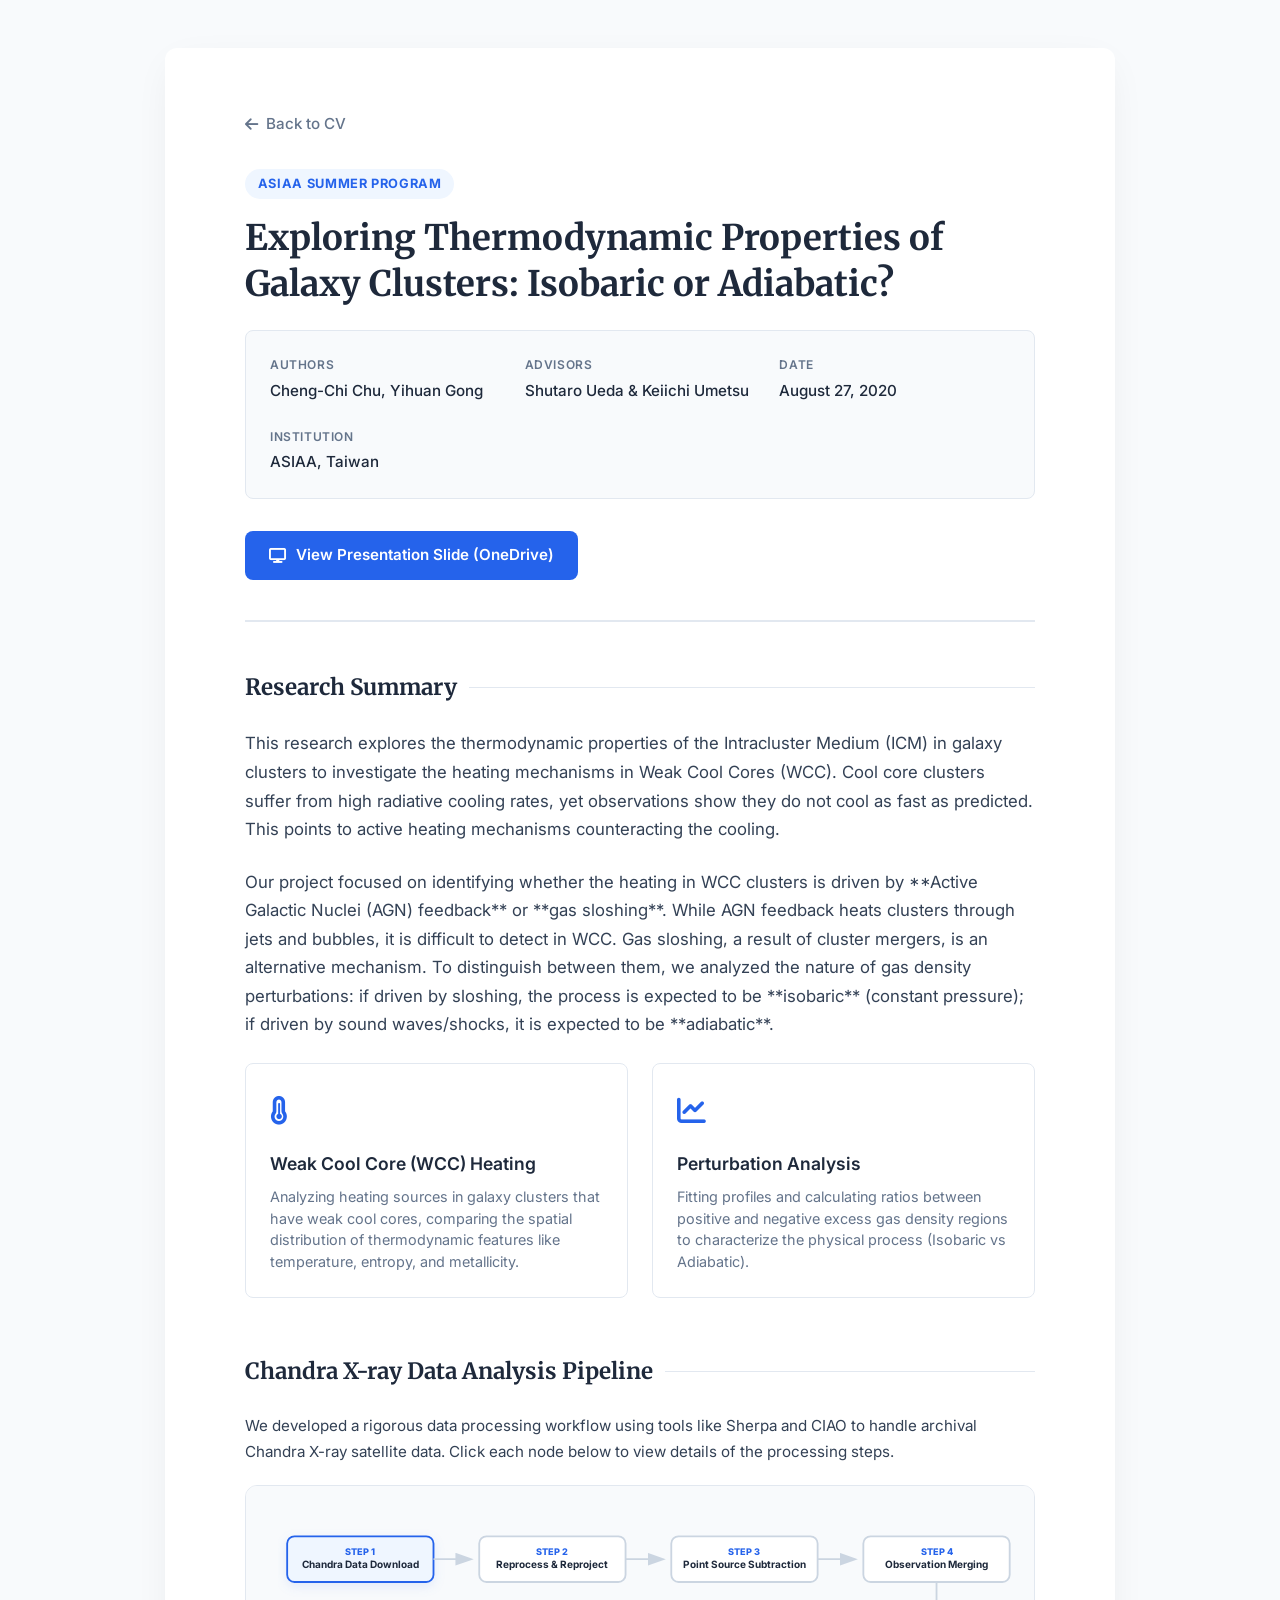
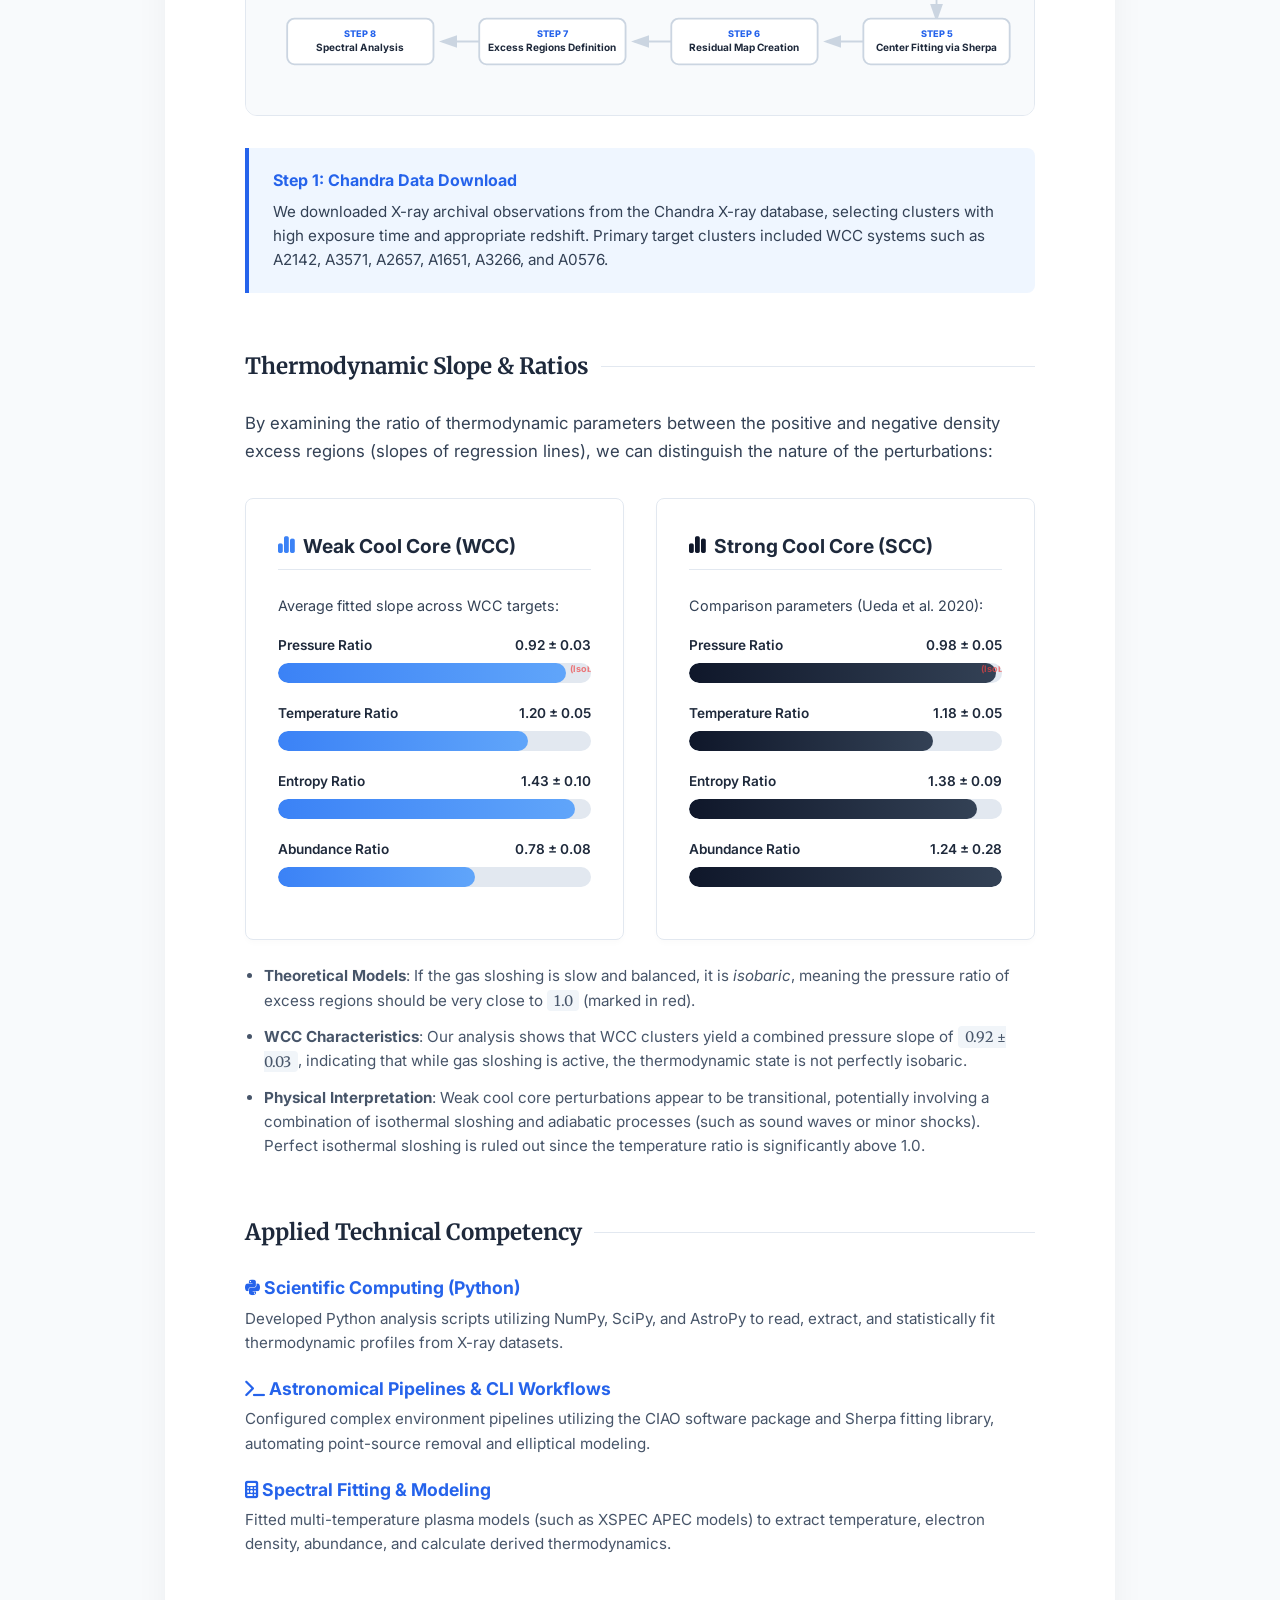
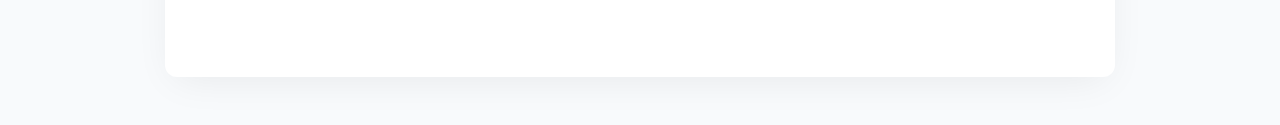
==== projects/asiaa-2020.html @ 6df5973f "feat: add detailed project page for ASIAA 2020 summer student program" ====
<!DOCTYPE html>
<html lang="en">
<head>
  <meta charset="UTF-8">
  <meta name="viewport" content="width=device-width, initial-scale=1.0">
  <title>ASIAA Project | Cheng-Chi Chu CV</title>
  
  <!-- Fonts & Icons -->
  <link rel="preconnect" href="https://fonts.googleapis.com">
  <link rel="preconnect" href="https://fonts.gstatic.com" crossorigin>
  <link href="https://fonts.googleapis.com/css2?family=Inter:wght@300;400;500;600;700&family=Merriweather:ital,wght@0,300;0,400;0,700;1,300&display=swap" rel="stylesheet">
  <link rel="stylesheet" href="https://cdnjs.cloudflare.com/ajax/libs/font-awesome/6.4.0/css/all.min.css">
  
  <style>
    :root {
      --bg-body: #f8fafc;
      --bg-paper: #ffffff;
      --text-main: #1e293b;
      --text-muted: #64748b;
      --accent-color: #2563eb; 
      --accent-light: #eff6ff;
      --accent-hover: #1d4ed8;
      --border-color: #e2e8f0;
      
      /* Project Specific colors */
      --galaxy-primary: #0f172a;
      --galaxy-card-bg: #1e293b;
      --galaxy-accent: #38bdf8;
      --galaxy-accent-glow: rgba(56, 189, 248, 0.15);
    }

    * {
      box-sizing: border-box;
      margin: 0;
      padding: 0;
    }

    body {
      font-family: 'Inter', sans-serif;
      background-color: var(--bg-body);
      color: var(--text-main);
      line-height: 1.6;
      -webkit-font-smoothing: antialiased;
      padding: 3rem 1rem;
    }

    .project-container {
      max-width: 950px;
      margin: 0 auto;
      background: var(--bg-paper);
      padding: 4rem 5rem;
      border-radius: 12px;
      box-shadow: 0 10px 40px -10px rgba(0,0,0,0.08);
      position: relative;
    }

    /* Back Button */
    .back-btn {
      display: inline-flex;
      align-items: center;
      gap: 0.5rem;
      color: var(--text-muted);
      text-decoration: none;
      font-size: 0.95rem;
      font-weight: 500;
      margin-bottom: 2rem;
      transition: color 0.2s ease, transform 0.2s ease;
    }

    .back-btn:hover {
      color: var(--accent-color);
      transform: translateX(-4px);
    }

    /* Header */
    .project-header {
      border-bottom: 2px solid var(--border-color);
      padding-bottom: 2.5rem;
      margin-bottom: 3rem;
    }

    .project-tag {
      display: inline-block;
      font-size: 0.8rem;
      font-weight: 700;
      text-transform: uppercase;
      letter-spacing: 0.05em;
      color: var(--accent-color);
      background-color: var(--accent-light);
      padding: 0.3rem 0.8rem;
      border-radius: 20px;
      margin-bottom: 1rem;
    }

    .project-title {
      font-family: 'Merriweather', serif;
      font-size: 2.2rem;
      font-weight: 700;
      color: var(--text-main);
      line-height: 1.3;
      margin-bottom: 1.5rem;
    }

    /* Metadata Grid */
    .meta-grid {
      display: grid;
      grid-template-columns: repeat(auto-fit, minmax(200px, 1fr));
      gap: 1.5rem;
      background-color: #f8fafc;
      border: 1px solid var(--border-color);
      padding: 1.5rem;
      border-radius: 8px;
    }

    .meta-item {
      display: flex;
      flex-direction: column;
      gap: 0.25rem;
    }

    .meta-label {
      font-size: 0.75rem;
      font-weight: 600;
      text-transform: uppercase;
      letter-spacing: 0.05em;
      color: var(--text-muted);
    }

    .meta-value {
      font-size: 0.95rem;
      font-weight: 500;
      color: var(--text-main);
    }

    /* Action Buttons */
    .action-row {
      display: flex;
      flex-wrap: wrap;
      gap: 1rem;
      margin-top: 2rem;
    }

    .btn {
      display: inline-flex;
      align-items: center;
      gap: 0.6rem;
      padding: 0.75rem 1.5rem;
      font-size: 0.95rem;
      font-weight: 600;
      border-radius: 8px;
      text-decoration: none;
      transition: all 0.2s ease;
      cursor: pointer;
    }

    .btn-primary {
      background-color: var(--accent-color);
      color: #ffffff;
      border: none;
    }

    .btn-primary:hover {
      background-color: var(--accent-hover);
      transform: translateY(-2px);
      box-shadow: 0 4px 12px rgba(37, 99, 235, 0.25);
    }

    /* Content Sections */
    .project-section {
      margin-bottom: 3.5rem;
    }

    .section-title {
      font-family: 'Merriweather', serif;
      font-size: 1.4rem;
      color: var(--text-main);
      margin-bottom: 1.5rem;
      font-weight: 700;
      display: flex;
      align-items: center;
      gap: 0.75rem;
    }

    .section-title::after {
      content: "";
      flex: 1;
      height: 1px;
      background-color: var(--border-color);
    }

    .abstract-text {
      font-size: 1.05rem;
      color: #334155;
      line-height: 1.7;
      margin-bottom: 1.5rem;
    }

    /* Highlights / Cards */
    .science-highlights {
      display: grid;
      grid-template-columns: 1fr 1fr;
      gap: 1.5rem;
      margin-bottom: 2rem;
    }

    .highlight-card {
      background: #ffffff;
      border: 1px solid var(--border-color);
      padding: 1.5rem;
      border-radius: 8px;
      transition: transform 0.2s ease, box-shadow 0.2s ease;
    }

    .highlight-card:hover {
      transform: translateY(-3px);
      box-shadow: 0 10px 20px rgba(0, 0, 0, 0.04);
      border-color: #cbd5e1;
    }

    .card-icon {
      font-size: 1.8rem;
      color: var(--accent-color);
      margin-bottom: 1rem;
    }

    .highlight-card h4 {
      font-size: 1.1rem;
      font-weight: 600;
      margin-bottom: 0.5rem;
      color: var(--text-main);
    }

    .highlight-card p {
      font-size: 0.9rem;
      color: var(--text-muted);
      line-height: 1.5;
    }

    /* Interactive Pipeline SVG Styling */
    .pipeline-wrapper {
      background: #f8fafc;
      border: 1px solid var(--border-color);
      border-radius: 12px;
      padding: 2rem;
      margin-bottom: 2rem;
      overflow-x: auto;
    }

    .pipeline-svg {
      width: 100%;
      min-width: 750px;
      height: auto;
      display: block;
    }

    .pipeline-node {
      cursor: pointer;
    }

    .pipeline-node rect {
      fill: #ffffff;
      stroke: #cbd5e1;
      stroke-width: 2px;
      rx: 8px;
      ry: 8px;
      transition: all 0.3s ease;
    }

    .pipeline-node:hover rect, .pipeline-node.active rect {
      stroke: var(--accent-color);
      fill: var(--accent-light);
      filter: drop-shadow(0px 4px 6px rgba(37, 99, 235, 0.1));
    }

    .pipeline-node text.title {
      font-size: 11px;
      font-weight: 700;
      fill: var(--text-main);
      text-anchor: middle;
    }

    .pipeline-node text.step-num {
      font-size: 10px;
      font-weight: 800;
      fill: var(--accent-color);
      text-anchor: middle;
    }

    .pipeline-arrow {
      fill: none;
      stroke: #cbd5e1;
      stroke-width: 2px;
      marker-end: url(#arrowhead);
    }

    /* Info Panel for Workflow Details */
    .info-panel {
      background-color: var(--accent-light);
      border-left: 4px solid var(--accent-color);
      padding: 1.25rem 1.5rem;
      border-radius: 0 8px 8px 0;
      margin-top: 1rem;
      transition: opacity 0.2s ease;
    }

    .info-panel h4 {
      font-size: 1rem;
      color: var(--accent-color);
      margin-bottom: 0.4rem;
      font-weight: 700;
    }

    .info-panel p {
      font-size: 0.95rem;
      color: #334155;
    }

    /* Slope Visualization Section */
    .comparison-grid {
      display: grid;
      grid-template-columns: 1fr 1fr;
      gap: 2rem;
      margin-top: 2rem;
    }

    .comparison-card {
      background: #ffffff;
      border: 1px solid var(--border-color);
      border-radius: 8px;
      padding: 2rem;
      box-shadow: 0 4px 6px -1px rgba(0,0,0,0.02);
    }

    .comparison-card h3 {
      font-size: 1.2rem;
      margin-bottom: 1.5rem;
      color: var(--text-main);
      border-bottom: 1px solid var(--border-color);
      padding-bottom: 0.5rem;
      display: flex;
      align-items: center;
      gap: 0.5rem;
    }

    .comparison-bar-group {
      margin-bottom: 1.25rem;
    }

    .comparison-bar-label {
      display: flex;
      justify-content: space-between;
      font-size: 0.85rem;
      font-weight: 600;
      color: var(--text-main);
      margin-bottom: 0.4rem;
    }

    .bar-container {
      background: #e2e8f0;
      height: 20px;
      border-radius: 10px;
      overflow: hidden;
      position: relative;
    }

    .bar-fill {
      height: 100%;
      border-radius: 10px;
      transition: width 1s cubic-bezier(0.1, 0.8, 0.2, 1);
    }

    .bar-wcc {
      background: linear-gradient(90deg, #3b82f6, #60a5fa);
    }

    .bar-scc {
      background: linear-gradient(90deg, #0f172a, #334155);
    }

    .ideal-marker {
      position: absolute;
      top: 0;
      bottom: 0;
      width: 2px;
      background: #ef4444;
      z-index: 10;
      opacity: 0.7;
    }

    .marker-label {
      position: absolute;
      top: -15px;
      font-size: 9px;
      color: #ef4444;
      font-weight: 700;
      transform: translateX(-50%);
    }

    /* Explanation list */
    .scientific-insights {
      margin-top: 1.5rem;
      padding-left: 1.2rem;
    }

    .scientific-insights li {
      font-size: 0.95rem;
      color: #475569;
      margin-bottom: 0.75rem;
    }

    .highlight-equation {
      font-family: 'Merriweather', serif;
      background: #f1f5f9;
      padding: 0.1rem 0.4rem;
      border-radius: 4px;
      font-size: 0.9rem;
    }

    @media (max-width: 768px) {
      .project-container {
        padding: 2.5rem 2rem;
      }
      .science-highlights, .comparison-grid {
        grid-template-columns: 1fr;
      }
      .project-title {
        font-size: 1.8rem;
      }
    }
  </style>
</head>
<body>

  <div class="project-container">
    
    <!-- Back Navigation -->
    <a href="../index.html" class="back-btn">
      <i class="fa-solid fa-arrow-left"></i> Back to CV
    </a>

    <!-- Header Section -->
    <header class="project-header">
      <span class="project-tag">ASIAA Summer Program</span>
      <h1 class="project-title">Exploring Thermodynamic Properties of Galaxy Clusters: Isobaric or Adiabatic?</h1>
      
      <!-- Meta Grid -->
      <div class="meta-grid">
        <div class="meta-item">
          <span class="meta-label">Authors</span>
          <span class="meta-value">Cheng-Chi Chu, Yihuan Gong</span>
        </div>
        <div class="meta-item">
          <span class="meta-label">Advisors</span>
          <span class="meta-value">Shutaro Ueda &amp; Keiichi Umetsu</span>
        </div>
        <div class="meta-item">
          <span class="meta-label">Date</span>
          <span class="meta-value">August 27, 2020</span>
        </div>
        <div class="meta-item">
          <span class="meta-label">Institution</span>
          <span class="meta-value">ASIAA, Taiwan</span>
        </div>
      </div>

      <!-- Action Row -->
      <div class="action-row">
        <a href="https://1drv.ms/p/c/3c2c20ed2e6686bc/IQC8hmYu7SAsIIA88mIAAAAAAVpSkl62OWVB5xegalxmRAU?e=Skx0g7" target="_blank" class="btn btn-primary">
          <i class="fa-solid fa-display"></i> View Presentation Slide (OneDrive)
        </a>
      </div>
    </header>

    <!-- Abstract / Executive Summary -->
    <section class="project-section">
      <h2 class="section-title">Research Summary</h2>
      <p class="abstract-text">
        This research explores the thermodynamic properties of the Intracluster Medium (ICM) in galaxy clusters to investigate the heating mechanisms in Weak Cool Cores (WCC). Cool core clusters suffer from high radiative cooling rates, yet observations show they do not cool as fast as predicted. This points to active heating mechanisms counteracting the cooling.
      </p>
      <p class="abstract-text">
        Our project focused on identifying whether the heating in WCC clusters is driven by **Active Galactic Nuclei (AGN) feedback** or **gas sloshing**. While AGN feedback heats clusters through jets and bubbles, it is difficult to detect in WCC. Gas sloshing, a result of cluster mergers, is an alternative mechanism. To distinguish between them, we analyzed the nature of gas density perturbations: if driven by sloshing, the process is expected to be **isobaric** (constant pressure); if driven by sound waves/shocks, it is expected to be **adiabatic**.
      </p>

      <div class="science-highlights">
        <div class="highlight-card">
          <div class="card-icon"><i class="fa-solid fa-temperature-three-quarters"></i></div>
          <h4>Weak Cool Core (WCC) Heating</h4>
          <p>Analyzing heating sources in galaxy clusters that have weak cool cores, comparing the spatial distribution of thermodynamic features like temperature, entropy, and metallicity.</p>
        </div>
        <div class="highlight-card">
          <div class="card-icon"><i class="fa-solid fa-chart-line"></i></div>
          <h4>Perturbation Analysis</h4>
          <p>Fitting profiles and calculating ratios between positive and negative excess gas density regions to characterize the physical process (Isobaric vs Adiabatic).</p>
        </div>
      </div>
    </section>

    <!-- Analysis Pipeline / Interactive SVG -->
    <section class="project-section">
      <h2 class="section-title">Chandra X-ray Data Analysis Pipeline</h2>
      <p class="abstract-text" style="font-size: 0.95rem; margin-bottom: 1.25rem;">
        We developed a rigorous data processing workflow using tools like Sherpa and CIAO to handle archival Chandra X-ray satellite data. Click each node below to view details of the processing steps.
      </p>

      <div class="pipeline-wrapper">
        <svg class="pipeline-svg" viewBox="0 0 820 180">
          <defs>
            <marker id="arrowhead" markerWidth="10" markerHeight="7" refX="8" refY="3.5" orient="auto">
              <polygon points="0 0, 10 3.5, 0 7" fill="#cbd5e1" />
            </marker>
          </defs>

          <!-- Step 1 -->
          <g class="pipeline-node active" id="step1" onclick="showStep(1)">
            <rect x="10" y="20" width="160" height="50" />
            <text x="90" y="40" class="step-num">STEP 1</text>
            <text x="90" y="55" class="title">Chandra Data Download</text>
          </g>
          <path d="M 170 45 L 210 45" class="pipeline-arrow" />

          <!-- Step 2 -->
          <g class="pipeline-node" id="step2" onclick="showStep(2)">
            <rect x="220" y="20" width="160" height="50" />
            <text x="300" y="40" class="step-num">STEP 2</text>
            <text x="300" y="55" class="title">Reprocess &amp; Reproject</text>
          </g>
          <path d="M 380 45 L 420 45" class="pipeline-arrow" />

          <!-- Step 3 -->
          <g class="pipeline-node" id="step3" onclick="showStep(3)">
            <rect x="430" y="20" width="160" height="50" />
            <text x="510" y="40" class="step-num">STEP 3</text>
            <text x="510" y="55" class="title">Point Source Subtraction</text>
          </g>
          <path d="M 590 45 L 630 45" class="pipeline-arrow" />

          <!-- Step 4 -->
          <g class="pipeline-node" id="step4" onclick="showStep(4)">
            <rect x="640" y="20" width="160" height="50" />
            <text x="720" y="40" class="step-num">STEP 4</text>
            <text x="720" y="55" class="title">Observation Merging</text>
          </g>

          <!-- Downwards link from step 4 to step 5 -->
          <path d="M 720 70 L 720 95 L 720 110" class="pipeline-arrow" />

          <!-- Step 5 (Bottom Row, Right to Left) -->
          <g class="pipeline-node" id="step8" onclick="showStep(8)">
            <rect x="10" y="110" width="160" height="50" />
            <text x="90" y="130" class="step-num">STEP 8</text>
            <text x="90" y="145" class="title">Spectral Analysis</text>
          </g>

          <path d="M 220 135 L 180 135" class="pipeline-arrow" style="marker-end: url(#arrowhead);" />

          <!-- Step 6 -->
          <g class="pipeline-node" id="step7" onclick="showStep(7)">
            <rect x="220" y="110" width="160" height="50" />
            <text x="300" y="130" class="step-num">STEP 7</text>
            <text x="300" y="145" class="title">Excess Regions Definition</text>
          </g>
          <path d="M 430 135 L 390 135" class="pipeline-arrow" style="marker-end: url(#arrowhead);" />

          <!-- Step 7 -->
          <g class="pipeline-node" id="step6" onclick="showStep(6)">
            <rect x="430" y="110" width="160" height="50" />
            <text x="510" y="130" class="step-num">STEP 6</text>
            <text x="510" y="145" class="title">Residual Map Creation</text>
          </g>
          <path d="M 640 135 L 600 135" class="pipeline-arrow" style="marker-end: url(#arrowhead);" />

          <!-- Step 8 -->
          <g class="pipeline-node" id="step5" onclick="showStep(5)">
            <rect x="640" y="110" width="160" height="50" />
            <text x="720" y="130" class="step-num">STEP 5</text>
            <text x="720" y="145" class="title">Center Fitting via Sherpa</text>
          </g>
        </svg>
      </div>

      <!-- Interactive detail card -->
      <div class="info-panel" id="step-info-panel">
        <h4 id="panel-title">Step 1: Chandra Data Download</h4>
        <p id="panel-desc">We downloaded X-ray archival observations from the Chandra X-ray database, selecting clusters with high exposure time and appropriate redshift. Primary target clusters included WCC systems such as A2142, A3571, A2657, A1651, A3266, and A0576.</p>
      </div>
    </section>

    <!-- Results / Data Visualization -->
    <section class="project-section">
      <h2 class="section-title">Thermodynamic Slope &amp; Ratios</h2>
      <p class="abstract-text">
        By examining the ratio of thermodynamic parameters between the positive and negative density excess regions (slopes of regression lines), we can distinguish the nature of the perturbations:
      </p>

      <div class="comparison-grid">
        <!-- Weak Cool Core Results -->
        <div class="comparison-card">
          <h3><i class="fa-solid fa-chart-simple" style="color: #3b82f6;"></i> Weak Cool Core (WCC)</h3>
          <p class="abstract-text" style="font-size: 0.9rem; margin-bottom: 1rem;">Average fitted slope across WCC targets:</p>
          
          <div class="comparison-bar-group">
            <div class="comparison-bar-label">
              <span>Pressure Ratio</span>
              <span>0.92 &plusmn; 0.03</span>
            </div>
            <div class="bar-container">
              <div class="bar-fill bar-wcc" style="width: 92%;"></div>
              <div class="ideal-marker" style="left: 100%;"><span class="marker-label">1.0 (Isobaric)</span></div>
            </div>
          </div>

          <div class="comparison-bar-group">
            <div class="comparison-bar-label">
              <span>Temperature Ratio</span>
              <span>1.20 &plusmn; 0.05</span>
            </div>
            <div class="bar-container">
              <div class="bar-fill bar-wcc" style="width: 80%;"></div> <!-- Normalized relative to max -->
            </div>
          </div>

          <div class="comparison-bar-group">
            <div class="comparison-bar-label">
              <span>Entropy Ratio</span>
              <span>1.43 &plusmn; 0.10</span>
            </div>
            <div class="bar-container">
              <div class="bar-fill bar-wcc" style="width: 95%;"></div>
            </div>
          </div>

          <div class="comparison-bar-group">
            <div class="comparison-bar-label">
              <span>Abundance Ratio</span>
              <span>0.78 &plusmn; 0.08</span>
            </div>
            <div class="bar-container">
              <div class="bar-fill bar-wcc" style="width: 63%;"></div>
            </div>
          </div>
        </div>

        <!-- Strong Cool Core Results -->
        <div class="comparison-card">
          <h3><i class="fa-solid fa-chart-simple" style="color: #0f172a;"></i> Strong Cool Core (SCC)</h3>
          <p class="abstract-text" style="font-size: 0.9rem; margin-bottom: 1rem;">Comparison parameters (Ueda et al. 2020):</p>
          
          <div class="comparison-bar-group">
            <div class="comparison-bar-label">
              <span>Pressure Ratio</span>
              <span>0.98 &plusmn; 0.05</span>
            </div>
            <div class="bar-container">
              <div class="bar-fill bar-scc" style="width: 98%;"></div>
              <div class="ideal-marker" style="left: 100%;"><span class="marker-label">1.0 (Isobaric)</span></div>
            </div>
          </div>

          <div class="comparison-bar-group">
            <div class="comparison-bar-label">
              <span>Temperature Ratio</span>
              <span>1.18 &plusmn; 0.05</span>
            </div>
            <div class="bar-container">
              <div class="bar-fill bar-scc" style="width: 78%;"></div>
            </div>
          </div>

          <div class="comparison-bar-group">
            <div class="comparison-bar-label">
              <span>Entropy Ratio</span>
              <span>1.38 &plusmn; 0.09</span>
            </div>
            <div class="bar-container">
              <div class="bar-fill bar-scc" style="width: 92%;"></div>
            </div>
          </div>

          <div class="comparison-bar-group">
            <div class="comparison-bar-label">
              <span>Abundance Ratio</span>
              <span>1.24 &plusmn; 0.28</span>
            </div>
            <div class="bar-container">
              <div class="bar-fill bar-scc" style="width: 100%;"></div>
            </div>
          </div>
        </div>
      </div>

      <ul class="scientific-insights">
        <li><strong>Theoretical Models</strong>: If the gas sloshing is slow and balanced, it is <em>isobaric</em>, meaning the pressure ratio of excess regions should be very close to <span class="highlight-equation">1.0</span> (marked in red). </li>
        <li><strong>WCC Characteristics</strong>: Our analysis shows that WCC clusters yield a combined pressure slope of <span class="highlight-equation">0.92 &plusmn; 0.03</span>, indicating that while gas sloshing is active, the thermodynamic state is not perfectly isobaric.</li>
        <li><strong>Physical Interpretation</strong>: Weak cool core perturbations appear to be transitional, potentially involving a combination of isothermal sloshing and adiabatic processes (such as sound waves or minor shocks). Perfect isothermal sloshing is ruled out since the temperature ratio is significantly above 1.0.</li>
      </ul>
    </section>

    <!-- Key Capabilities Demonstrated -->
    <section class="project-section">
      <h2 class="section-title">Applied Technical Competency</h2>
      <ul class="scientific-insights" style="list-style-type: none; padding-left: 0;">
        <li style="margin-bottom: 1.25rem;">
          <strong style="color: var(--accent-color); font-size: 1.1rem; display: block; margin-bottom: 0.25rem;">
            <i class="fa-brands fa-python"></i> Scientific Computing (Python)
          </strong>
          Developed Python analysis scripts utilizing NumPy, SciPy, and AstroPy to read, extract, and statistically fit thermodynamic profiles from X-ray datasets.
        </li>
        <li style="margin-bottom: 1.25rem;">
          <strong style="color: var(--accent-color); font-size: 1.1rem; display: block; margin-bottom: 0.25rem;">
            <i class="fa-solid fa-terminal"></i> Astronomical Pipelines &amp; CLI Workflows
          </strong>
          Configured complex environment pipelines utilizing the CIAO software package and Sherpa fitting library, automating point-source removal and elliptical modeling.
        </li>
        <li style="margin-bottom: 1.25rem;">
          <strong style="color: var(--accent-color); font-size: 1.1rem; display: block; margin-bottom: 0.25rem;">
            <i class="fa-solid fa-calculator"></i> Spectral Fitting &amp; Modeling
          </strong>
          Fitted multi-temperature plasma models (such as XSPEC APEC models) to extract temperature, electron density, abundance, and calculate derived thermodynamics.
        </li>
      </ul>
    </section>
  </div>

  <script>
    const stepsData = {
      1: {
        title: "Step 1: Chandra Data Download",
        desc: "We downloaded X-ray archival observations from the Chandra X-ray database, selecting clusters with high exposure time and appropriate redshift. Primary target clusters included WCC systems such as A2142, A3571, A2657, A1651, A3266, and A0576."
      },
      2: {
        title: "Step 2: Reprocess & Reproject",
        desc: "Using the Chandra Interactive Analysis of Observations (CIAO) software package, we reprocessed raw data files to apply the latest calibrations. We reprojected multiple observation IDs for each cluster to align them to a common coordinate reference frame."
      },
      3: {
        title: "Step 3: Point Source Subtraction",
        desc: "To isolate emission from the diffuse Intracluster Medium, we detected point sources (e.g. active galactic nuclei, background sources) using 'wavdetect' and filled the source regions with surrounding diffuse emission using 'dmfilth'."
      },
      4: {
        title: "Step 4: Observation Merging",
        desc: "We merged aligned and cleaned observations to produce deep co-added images and exposure maps, maximizing the signal-to-noise ratio in the outer regions of the cluster cores."
      },
      5: {
        title: "Step 5: Center Fitting via Sherpa",
        desc: "We modeled the 2D surface brightness profile of each cluster. Using the Sherpa library, we fitted 2D beta-models to identify the elliptical centroids, providing a robust coordinate origin for radial profiling."
      },
      6: {
        title: "Step 6: Residual Map Creation",
        desc: "By subtracting the smooth, symmetric model from the merged X-ray image, we generated residual maps. These maps highlighted asymmetric features, spirals, and density perturbations indicative of gas sloshing."
      },
      7: {
        title: "Step 7: Excess Regions Definition",
        desc: "Based on the residual map structure, we defined positive excess (high density) and negative excess (low density) regions, matching the features formed by gas sloshing."
      },
      8: {
        title: "Step 8: Spectral Analysis",
        desc: "We extracted and fitted spectra for each region to determine temperature (kT) and electron density (ne). These values were used to compute the local pressure (Pe = kT * ne) and entropy (Ke = kT * ne^-1.5) to derive thermodynamic slopes."
      }
    };

    function showStep(stepNum) {
      // Deactivate all steps
      document.querySelectorAll('.pipeline-node').forEach(node => {
        node.classList.remove('active');
      });
      
      // Activate selected step
      const selectedNode = document.getElementById(`step${stepNum}`);
      if (selectedNode) {
        selectedNode.classList.add('active');
      }

      // Update panel content
      const panel = document.getElementById('step-info-panel');
      const data = stepsData[stepNum];
      if (data) {
        panel.style.opacity = 0;
        setTimeout(() => {
          document.getElementById('panel-title').innerText = data.title;
          document.getElementById('panel-desc').innerText = data.desc;
          panel.style.opacity = 1;
        }, 150);
      }
    }
  </script>
</body>
</html>
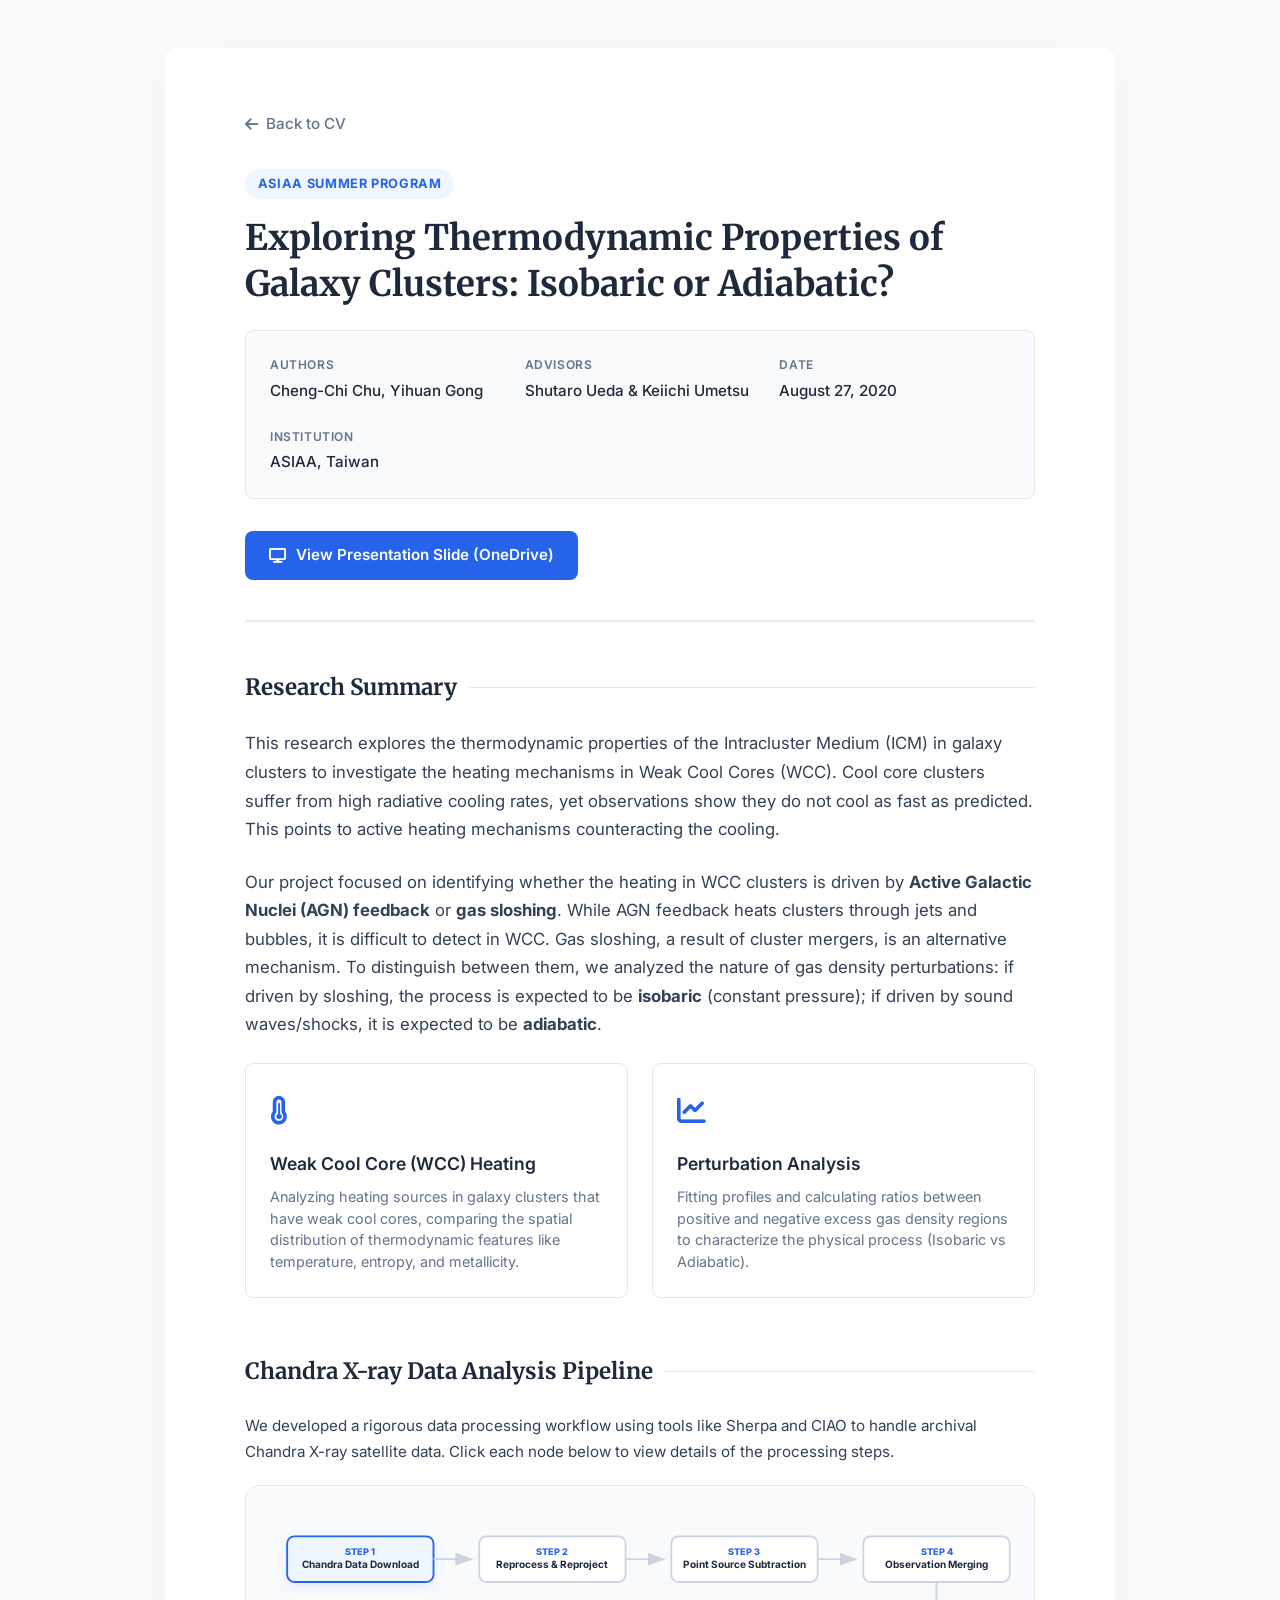
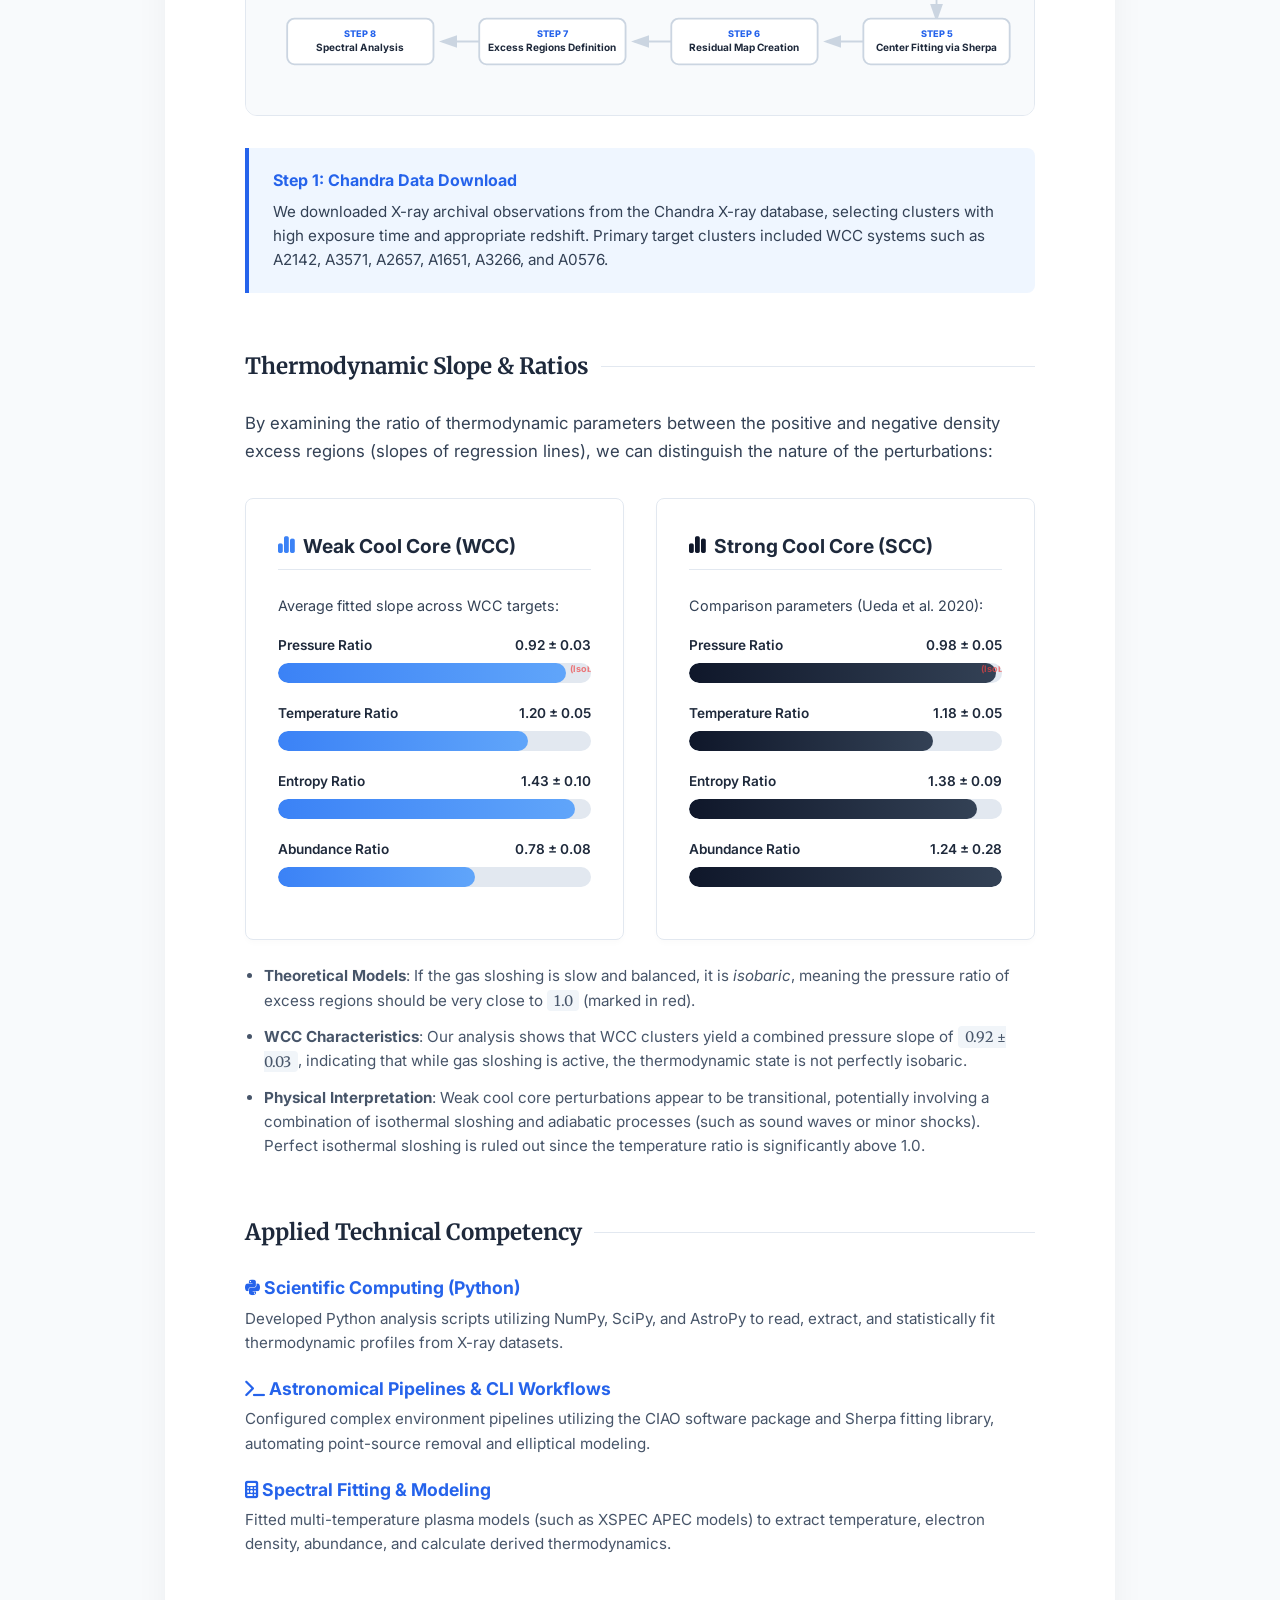
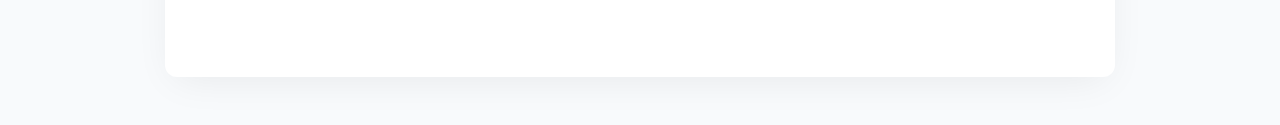
==== commit a79faf3d: "fix: replace raw markdown and LaTeX equation syntax with proper HTML in project details" ====
--- a/projects/asiaa-2020.html
+++ b/projects/asiaa-2020.html
@@ -478,7 +478,7 @@
         This research explores the thermodynamic properties of the Intracluster Medium (ICM) in galaxy clusters to investigate the heating mechanisms in Weak Cool Cores (WCC). Cool core clusters suffer from high radiative cooling rates, yet observations show they do not cool as fast as predicted. This points to active heating mechanisms counteracting the cooling.
       </p>
       <p class="abstract-text">
-        Our project focused on identifying whether the heating in WCC clusters is driven by **Active Galactic Nuclei (AGN) feedback** or **gas sloshing**. While AGN feedback heats clusters through jets and bubbles, it is difficult to detect in WCC. Gas sloshing, a result of cluster mergers, is an alternative mechanism. To distinguish between them, we analyzed the nature of gas density perturbations: if driven by sloshing, the process is expected to be **isobaric** (constant pressure); if driven by sound waves/shocks, it is expected to be **adiabatic**.
+        Our project focused on identifying whether the heating in WCC clusters is driven by <strong>Active Galactic Nuclei (AGN) feedback</strong> or <strong>gas sloshing</strong>. While AGN feedback heats clusters through jets and bubbles, it is difficult to detect in WCC. Gas sloshing, a result of cluster mergers, is an alternative mechanism. To distinguish between them, we analyzed the nature of gas density perturbations: if driven by sloshing, the process is expected to be <strong>isobaric</strong> (constant pressure); if driven by sound waves/shocks, it is expected to be <strong>adiabatic</strong>.
       </p>
 
       <div class="science-highlights">
